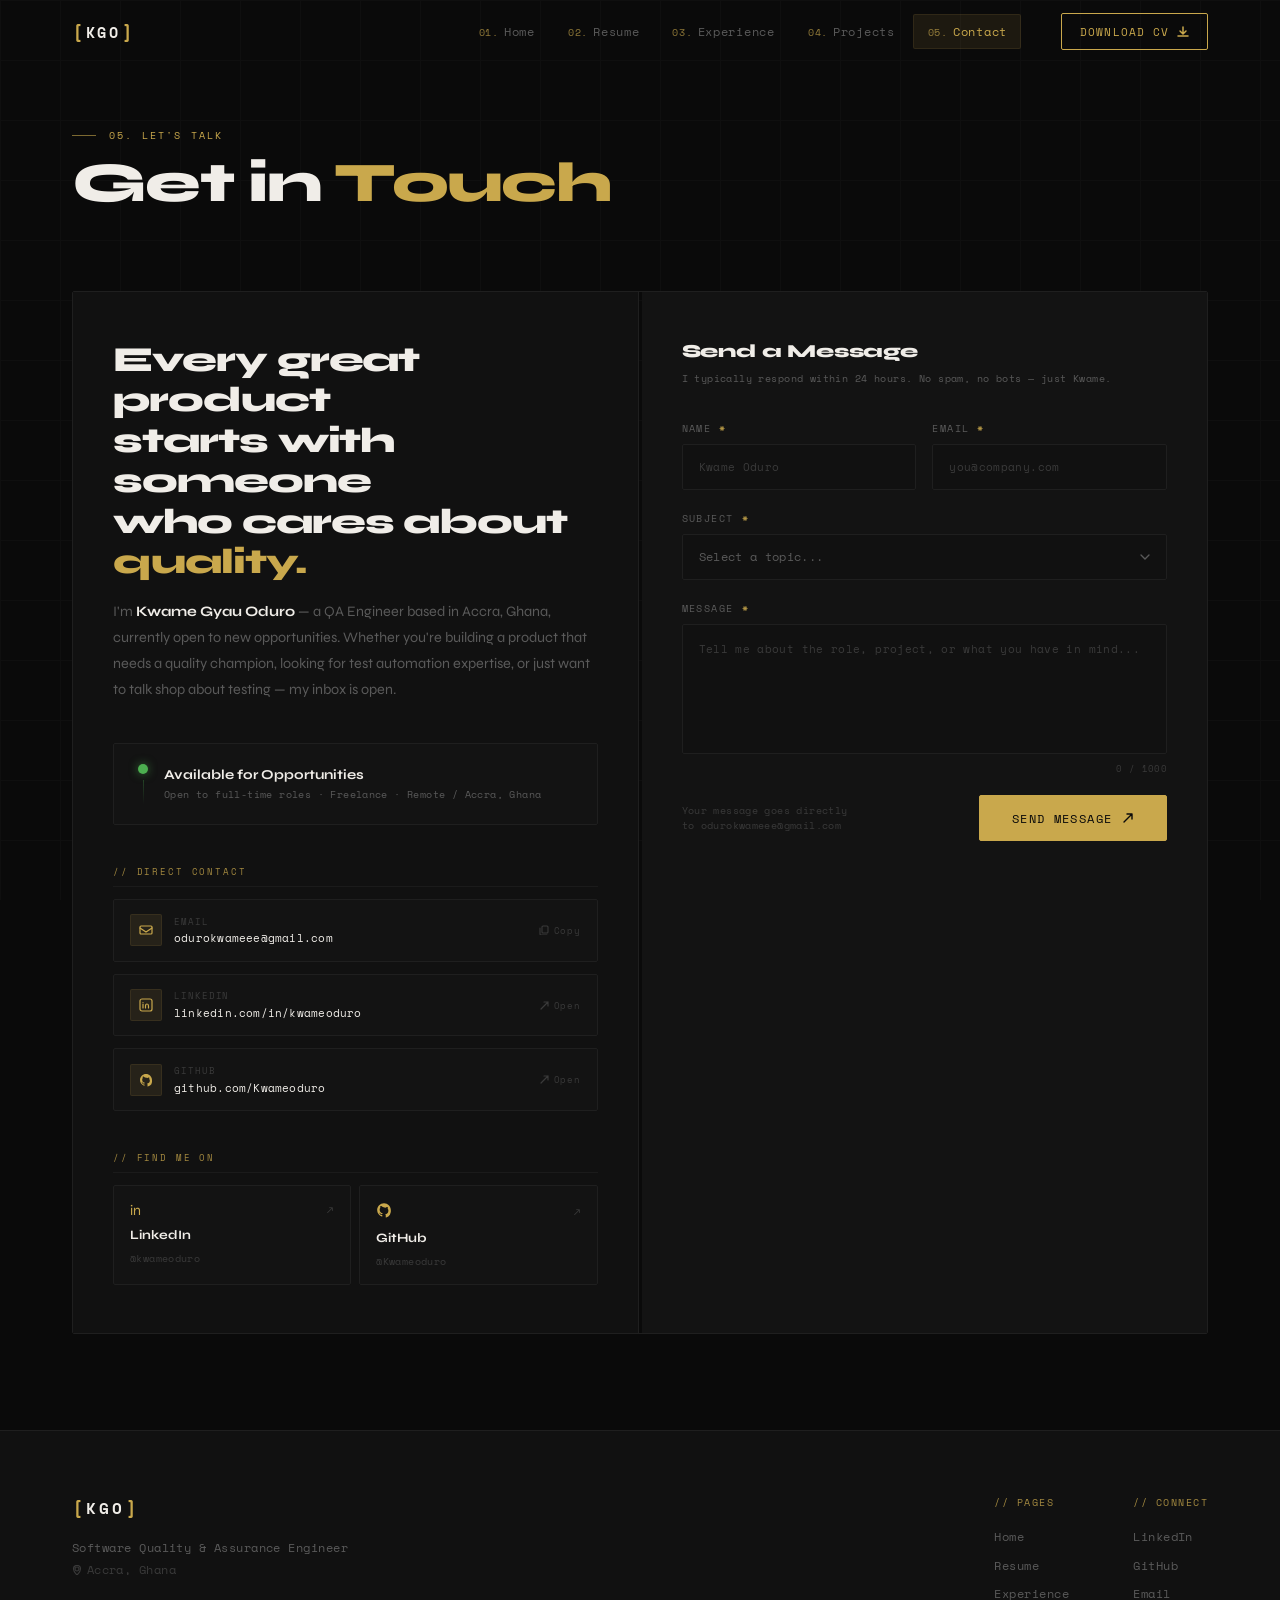
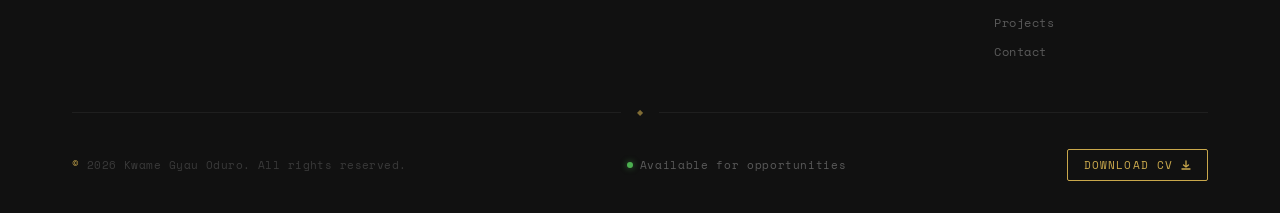
==== contact.html @ 54308e16 "chore: add error page structure" ====
<!DOCTYPE html>
<html lang="en">
<head>
  <meta charset="UTF-8"/>
  <meta name="viewport" content="width=device-width, initial-scale=1.0"/>
  <meta name="description" content="Contact — Kwame Gyau Oduro, Software Quality & Assurance Engineer"/>
  <title>Contact — Kwame Gyau Oduro</title>

  <link rel="preconnect" href="https://fonts.googleapis.com"/>
  <link rel="preconnect" href="https://fonts.gstatic.com" crossorigin/>
  <link href="https://fonts.googleapis.com/css2?family=Space+Mono:ital,wght@0,400;0,700;1,400&family=Syne:wght@400;600;700;800&display=swap" rel="stylesheet"/>

  <style>
    :root {
      --bg:#0a0a0a; --bg-surface:#111111; --bg-card:#131313;
      --border:#1f1f1f; --border-hover:#2e2e2e;
      --text-primary:#f0ede8; --text-muted:#5a5a5a; --text-dim:#3a3a3a;
      --accent:#c9a84c; --accent-dim:rgba(201,168,76,0.10); --accent-glow:rgba(201,168,76,0.22);
      --green:#4caf50; --green-dim:rgba(76,175,80,0.12);
      --red:#e05555;
      --font-mono:'Space Mono',monospace; --font-sans:'Syne',sans-serif;
      --nav-h:64px; --ease:cubic-bezier(0.4,0,0.2,1);
    }
    *,*::before,*::after{box-sizing:border-box;margin:0;padding:0;}
    html{scroll-behavior:smooth;}
    body{background:var(--bg);color:var(--text-primary);font-family:var(--font-sans);-webkit-font-smoothing:antialiased;overflow-x:hidden;min-height:100vh;display:flex;flex-direction:column;}

    .grid-overlay{position:fixed;inset:0;z-index:0;pointer-events:none;background-image:linear-gradient(var(--border) 1px,transparent 1px),linear-gradient(90deg,var(--border) 1px,transparent 1px);background-size:60px 60px;opacity:0.3;}

    /* NAVBAR */
    .navbar{position:fixed;top:0;left:0;right:0;height:var(--nav-h);z-index:1000;background:transparent;border-bottom:1px solid transparent;transition:background .3s var(--ease),border-color .3s var(--ease);}
    .navbar.scrolled{background:rgba(10,10,10,0.92);border-bottom-color:var(--border);backdrop-filter:blur(12px);}
    .nav-container{max-width:1200px;margin:0 auto;padding:0 2rem;height:100%;display:flex;align-items:center;gap:2.5rem;}
    .nav-logo{font-family:var(--font-mono);font-size:.95rem;font-weight:700;letter-spacing:.08em;text-decoration:none;color:var(--text-primary);display:flex;align-items:center;gap:.1em;transition:color .25s;flex-shrink:0;}
    .nav-logo:hover{color:var(--accent);}
    .logo-bracket{color:var(--accent);font-size:1.1rem;}
    .logo-name{letter-spacing:.18em;}
    .nav-links{display:flex;list-style:none;gap:.25rem;margin-left:auto;}
    .nav-link{font-family:var(--font-mono);font-size:.72rem;letter-spacing:.06em;text-decoration:none;color:var(--text-muted);padding:.5rem .85rem;border:1px solid transparent;border-radius:2px;display:flex;align-items:center;gap:.45em;transition:color .25s,border-color .25s,background .25s;}
    .link-num{color:var(--accent);font-size:.65rem;opacity:.7;}
    .nav-link:hover{color:var(--text-primary);border-color:var(--border-hover);background:var(--bg-surface);}
    .nav-link.active{color:var(--accent);border-color:var(--accent-dim);background:var(--accent-dim);}
    .nav-cta{font-family:var(--font-mono);font-size:.7rem;letter-spacing:.1em;text-transform:uppercase;text-decoration:none;color:var(--accent);border:1px solid var(--accent);padding:.55rem 1.1rem;border-radius:2px;display:flex;align-items:center;gap:.5rem;flex-shrink:0;transition:background .25s,color .25s,box-shadow .25s;}
    .nav-cta:hover{background:var(--accent);color:var(--bg);box-shadow:0 0 18px var(--accent-glow);}
    .nav-hamburger{display:none;flex-direction:column;justify-content:center;gap:5px;background:none;border:none;cursor:pointer;padding:.5rem;margin-left:auto;}
    .ham-line{display:block;width:22px;height:1.5px;background:var(--text-primary);transition:transform .25s,opacity .25s,width .25s;transform-origin:center;}
    .nav-hamburger.open .ham-line:nth-child(1){transform:translateY(6.5px) rotate(45deg);}
    .nav-hamburger.open .ham-line:nth-child(2){opacity:0;width:0;}
    .nav-hamburger.open .ham-line:nth-child(3){transform:translateY(-6.5px) rotate(-45deg);}
    .nav-mobile{display:none;flex-direction:column;background:var(--bg-surface);border-top:1px solid var(--border);border-bottom:1px solid var(--border);padding:1.5rem 2rem 2rem;max-height:0;overflow:hidden;transition:max-height .4s var(--ease);}
    .nav-mobile.open{max-height:400px;}
    .mobile-links{list-style:none;display:flex;flex-direction:column;}
    .mobile-link{font-family:var(--font-mono);font-size:.85rem;letter-spacing:.06em;text-decoration:none;color:var(--text-muted);padding:1rem 0;border-bottom:1px solid var(--border);display:flex;align-items:center;gap:.75em;transition:color .25s;}
    .mobile-link:hover{color:var(--accent);}
    .mobile-cta{margin-top:1.5rem;justify-content:center;}
    @media(max-width:860px){.nav-links{display:none;}.nav-cta:not(.mobile-cta){display:none;}.nav-hamburger{display:flex;}.nav-mobile{display:flex;}}

    /* PAGE */
    .page-wrap{position:relative;z-index:1;flex:1;max-width:1200px;margin:0 auto;width:100%;padding:calc(var(--nav-h) + 4rem) 2rem 6rem;}

    /* PAGE HEADER */
    .page-header{margin-bottom:5rem;opacity:0;animation:fadeUp .6s var(--ease) .1s forwards;}
    .page-tag{font-family:var(--font-mono);font-size:.62rem;letter-spacing:.22em;color:var(--accent);text-transform:uppercase;display:flex;align-items:center;gap:.8rem;margin-bottom:.75rem;}
    .page-tag::before{content:'';display:block;width:24px;height:1px;background:var(--accent);opacity:.6;}
    .page-title{font-family:var(--font-sans);font-size:clamp(2rem,5vw,3.5rem);font-weight:800;letter-spacing:-.03em;line-height:1;color:var(--text-primary);}
    .page-title span{color:var(--accent);}

    /* MAIN GRID */
    .contact-grid{
      display:grid;
      grid-template-columns:1fr 1fr;
      gap:3px;
      border:1px solid var(--border);
      border-radius:2px;
      overflow:hidden;
      opacity:0;
      animation:fadeUp .7s var(--ease) .2s forwards;
    }

    /* ── LEFT PANEL ── */
    .contact-left{
      background:var(--bg-surface);
      border-right:1px solid var(--border);
      padding:3rem 2.5rem;
      display:flex;
      flex-direction:column;
      gap:2.5rem;
    }

    /* closing statement */
    .closing-statement{display:flex;flex-direction:column;gap:1rem;}
    .closing-heading{
      font-family:var(--font-sans);
      font-size:clamp(1.5rem,3vw,2.2rem);
      font-weight:800;
      letter-spacing:-.03em;
      line-height:1.15;
      color:var(--text-primary);
    }
    .closing-heading em{color:var(--accent);font-style:normal;}
    .closing-body{
      font-family:var(--font-sans);
      font-size:.9rem;
      color:var(--text-muted);
      line-height:1.8;
    }
    .closing-body strong{color:var(--text-primary);}

    /* availability card */
    .avail-card{
      background:var(--bg-card);
      border:1px solid var(--border);
      border-radius:2px;
      padding:1.25rem 1.5rem;
      display:flex;
      align-items:center;
      gap:1rem;
    }
    .avail-indicator{
      display:flex;flex-direction:column;align-items:center;gap:.4rem;flex-shrink:0;
    }
    .avail-dot{
      width:10px;height:10px;border-radius:50%;
      background:var(--green);
      box-shadow:0 0 10px rgba(76,175,80,.6);
      animation:pulse-green 2.5s ease-in-out infinite;
    }
    @keyframes pulse-green{0%,100%{box-shadow:0 0 10px rgba(76,175,80,.6);}50%{box-shadow:0 0 3px rgba(76,175,80,.2);}}
    .avail-line{width:1px;height:24px;background:linear-gradient(to bottom,var(--green),transparent);opacity:.3;}
    .avail-text{display:flex;flex-direction:column;gap:.25rem;}
    .avail-title{font-family:var(--font-sans);font-size:.85rem;font-weight:700;color:var(--text-primary);}
    .avail-sub{font-family:var(--font-mono);font-size:.62rem;color:var(--text-muted);letter-spacing:.04em;}

    /* direct contact items */
    .direct-contacts{display:flex;flex-direction:column;gap:.75rem;}
    .direct-label{font-family:var(--font-mono);font-size:.58rem;letter-spacing:.2em;color:var(--accent);text-transform:uppercase;opacity:.8;padding-bottom:.5rem;border-bottom:1px solid var(--border);}

    .contact-item{
      display:flex;align-items:center;justify-content:space-between;
      background:var(--bg-card);
      border:1px solid var(--border);
      border-radius:2px;
      padding:.9rem 1rem;
      gap:1rem;
      transition:border-color .25s,background .25s;
      text-decoration:none;
      cursor:pointer;
    }
    .contact-item:hover{border-color:var(--border-hover);background:var(--bg-surface);}
    .contact-item-left{display:flex;align-items:center;gap:.75rem;}
    .contact-item-icon{
      width:32px;height:32px;border-radius:2px;
      background:var(--accent-dim);
      border:1px solid var(--accent-dim);
      display:flex;align-items:center;justify-content:center;
      color:var(--accent);flex-shrink:0;
    }
    .contact-item-info{display:flex;flex-direction:column;gap:.15rem;}
    .contact-item-label{font-family:var(--font-mono);font-size:.58rem;color:var(--text-dim);letter-spacing:.1em;text-transform:uppercase;}
    .contact-item-value{font-family:var(--font-mono);font-size:.68rem;color:var(--text-primary);letter-spacing:.02em;}
    .contact-item-action{
      font-family:var(--font-mono);font-size:.58rem;color:var(--text-dim);
      letter-spacing:.08em;display:flex;align-items:center;gap:.3rem;
      transition:color .2s;flex-shrink:0;
    }
    .contact-item:hover .contact-item-action{color:var(--accent);}

    /* copy feedback */
    .copy-feedback{
      font-family:var(--font-mono);font-size:.6rem;color:var(--green);
      letter-spacing:.08em;opacity:0;transition:opacity .2s;
      flex-shrink:0;
    }
    .copy-feedback.show{opacity:1;}

    /* social cards */
    .social-section{display:flex;flex-direction:column;gap:.75rem;}
    .social-label{font-family:var(--font-mono);font-size:.58rem;letter-spacing:.2em;color:var(--accent);text-transform:uppercase;opacity:.8;padding-bottom:.5rem;border-bottom:1px solid var(--border);}
    .social-grid{display:grid;grid-template-columns:1fr 1fr;gap:.5rem;}
    .social-card{
      background:var(--bg-card);
      border:1px solid var(--border);
      border-radius:2px;
      padding:1rem;
      text-decoration:none;
      display:flex;flex-direction:column;gap:.5rem;
      transition:border-color .25s,background .25s,transform .2s;
    }
    .social-card:hover{border-color:var(--accent-dim);background:var(--bg-surface);transform:translateY(-2px);}
    .social-card-top{display:flex;align-items:center;justify-content:space-between;}
    .social-card-icon{color:var(--accent);font-size:.9rem;}
    .social-card-arrow{color:var(--text-dim);font-size:.65rem;transition:color .2s,transform .2s;}
    .social-card:hover .social-card-arrow{color:var(--accent);transform:translate(2px,-2px);}
    .social-card-name{font-family:var(--font-sans);font-size:.8rem;font-weight:700;color:var(--text-primary);}
    .social-card-handle{font-family:var(--font-mono);font-size:.6rem;color:var(--text-dim);letter-spacing:.04em;}

    /* ── RIGHT PANEL — FORM ── */
    .contact-right{
      background:var(--bg-card);
      padding:3rem 2.5rem;
      display:flex;
      flex-direction:column;
      gap:2rem;
    }

    .form-header{display:flex;flex-direction:column;gap:.5rem;}
    .form-title{font-family:var(--font-sans);font-size:1.15rem;font-weight:800;color:var(--text-primary);letter-spacing:-.01em;}
    .form-subtitle{font-family:var(--font-mono);font-size:.65rem;color:var(--text-muted);letter-spacing:.04em;line-height:1.7;}

    /* form fields */
    .contact-form{display:flex;flex-direction:column;gap:1.25rem;}

    .field-group{display:flex;flex-direction:column;gap:.5rem;position:relative;}
    .field-label{
      font-family:var(--font-mono);font-size:.6rem;letter-spacing:.15em;
      color:var(--text-muted);text-transform:uppercase;
      display:flex;align-items:center;gap:.5rem;
    }
    .field-label .field-req{color:var(--accent);font-size:.65rem;}

    .field-input,
    .field-textarea{
      width:100%;
      background:var(--bg-surface);
      border:1px solid var(--border);
      border-radius:2px;
      color:var(--text-primary);
      font-family:var(--font-mono);
      font-size:.75rem;
      letter-spacing:.03em;
      padding:.85rem 1rem;
      outline:none;
      transition:border-color .25s var(--ease), box-shadow .25s var(--ease), background .25s;
      resize:none;
    }
    .field-input::placeholder,
    .field-textarea::placeholder{color:var(--text-dim);font-size:.7rem;}
    .field-input:focus,
    .field-textarea:focus{
      border-color:var(--accent);
      box-shadow:0 0 0 3px var(--accent-dim);
      background:var(--bg-card);
    }
    .field-input.error,
    .field-textarea.error{border-color:var(--red);}
    .field-textarea{min-height:130px;line-height:1.7;}

    /* field row */
    .field-row{display:grid;grid-template-columns:1fr 1fr;gap:1rem;}

    /* subject select */
    .field-select{
      width:100%;
      background:var(--bg-surface);
      border:1px solid var(--border);
      border-radius:2px;
      color:var(--text-muted);
      font-family:var(--font-mono);
      font-size:.72rem;
      letter-spacing:.03em;
      padding:.85rem 1rem;
      outline:none;
      appearance:none;
      cursor:pointer;
      transition:border-color .25s,box-shadow .25s;
      background-image:url("data:image/svg+xml,%3Csvg width='10' height='6' viewBox='0 0 10 6' fill='none' xmlns='http://www.w3.org/2000/svg'%3E%3Cpath d='M1 1l4 4 4-4' stroke='%235a5a5a' stroke-width='1.3' stroke-linecap='round'/%3E%3C/svg%3E");
      background-repeat:no-repeat;
      background-position:right 1rem center;
      padding-right:2.5rem;
    }
    .field-select:focus{border-color:var(--accent);box-shadow:0 0 0 3px var(--accent-dim);color:var(--text-primary);}
    .field-select option{background:var(--bg-surface);color:var(--text-primary);}

    /* error text */
    .field-error{font-family:var(--font-mono);font-size:.58rem;color:var(--red);letter-spacing:.06em;display:none;}
    .field-group.has-error .field-error{display:block;}

    /* character count */
    .field-meta{display:flex;justify-content:flex-end;}
    .char-count{font-family:var(--font-mono);font-size:.58rem;color:var(--text-dim);letter-spacing:.04em;transition:color .2s;}
    .char-count.warn{color:var(--accent);}

    /* submit */
    .form-submit-row{display:flex;align-items:center;justify-content:space-between;gap:1rem;flex-wrap:wrap;}
    .form-note{font-family:var(--font-mono);font-size:.6rem;color:var(--text-dim);letter-spacing:.04em;line-height:1.6;}

    .btn-submit{
      font-family:var(--font-mono);font-size:.72rem;letter-spacing:.12em;text-transform:uppercase;
      color:var(--bg);background:var(--accent);border:1px solid var(--accent);
      padding:.85rem 2rem;border-radius:2px;
      display:inline-flex;align-items:center;gap:.6rem;
      cursor:pointer;transition:box-shadow .25s,transform .2s,opacity .25s;
      flex-shrink:0;
    }
    .btn-submit:hover{box-shadow:0 0 24px var(--accent-glow);transform:translateY(-1px);}
    .btn-submit:disabled{opacity:.5;cursor:not-allowed;transform:none;box-shadow:none;}

    /* success state */
    .form-success{
      display:none;flex-direction:column;align-items:center;justify-content:center;
      gap:1.5rem;text-align:center;padding:3rem 2rem;
      border:1px solid var(--border);border-radius:2px;background:var(--bg-surface);
    }
    .form-success.show{display:flex;}
    .success-icon{font-size:2rem;}
    .success-title{font-family:var(--font-sans);font-size:1.2rem;font-weight:800;color:var(--text-primary);}
    .success-sub{font-family:var(--font-mono);font-size:.68rem;color:var(--text-muted);letter-spacing:.04em;line-height:1.8;}
    .success-reset{font-family:var(--font-mono);font-size:.65rem;color:var(--accent);letter-spacing:.08em;background:none;border:none;cursor:pointer;text-decoration:underline;text-underline-offset:3px;}

    /* ── FOOTER ── */
    .footer{position:relative;z-index:1;background:var(--bg-surface);border-top:1px solid var(--border);padding:4rem 0 2rem;margin-top:auto;}
    .footer-container{max-width:1200px;margin:0 auto;padding:0 2rem;}
    .footer-top{display:grid;grid-template-columns:1fr auto;gap:4rem;align-items:start;margin-bottom:3rem;}
    .footer-identity{display:flex;flex-direction:column;gap:1rem;}
    .footer-logo{font-family:var(--font-mono);font-size:1rem;font-weight:700;letter-spacing:.1em;text-decoration:none;color:var(--text-primary);display:inline-flex;align-items:center;gap:.1em;transition:color .25s;}
    .footer-logo:hover{color:var(--accent);}
    .footer-tagline{font-family:var(--font-mono);font-size:.72rem;color:var(--text-muted);line-height:1.9;letter-spacing:.04em;}
    .footer-location{display:inline-flex;align-items:center;gap:.4em;color:var(--text-dim);}
    .footer-nav{display:flex;gap:4rem;}
    .footer-nav-col{display:flex;flex-direction:column;gap:1rem;}
    .footer-nav-label{font-family:var(--font-mono);font-size:.62rem;letter-spacing:.15em;color:var(--accent);text-transform:uppercase;opacity:.8;}
    .footer-nav-col ul{list-style:none;display:flex;flex-direction:column;gap:.6rem;}
    .footer-nav-col a{font-family:var(--font-mono);font-size:.75rem;letter-spacing:.04em;color:var(--text-muted);text-decoration:none;display:inline-flex;align-items:center;gap:.4em;transition:color .25s;}
    .footer-nav-col a:hover{color:var(--accent);}
    .footer-divider{display:flex;align-items:center;gap:1rem;margin-bottom:2rem;}
    .divider-line{flex:1;height:1px;background:var(--border);}
    .divider-icon{color:var(--accent);font-size:.5rem;opacity:.6;}
    .footer-bottom{display:flex;align-items:center;justify-content:space-between;gap:1.5rem;flex-wrap:wrap;}
    .footer-copy{font-family:var(--font-mono);font-size:.68rem;color:var(--text-dim);letter-spacing:.04em;}
    .copy-mono{color:var(--accent);}
    .footer-status{font-family:var(--font-mono);font-size:.68rem;color:var(--text-muted);letter-spacing:.06em;display:flex;align-items:center;gap:.6em;}
    .status-dot{width:6px;height:6px;border-radius:50%;background:var(--green);box-shadow:0 0 6px rgba(76,175,80,.6);animation:pulse-dot 2.5s ease-in-out infinite;flex-shrink:0;}
    @keyframes pulse-dot{0%,100%{opacity:1;box-shadow:0 0 6px rgba(76,175,80,.6);}50%{opacity:.5;box-shadow:0 0 2px rgba(76,175,80,.2);}}
    .footer-cv{font-family:var(--font-mono);font-size:.68rem;letter-spacing:.1em;text-transform:uppercase;text-decoration:none;color:var(--accent);border:1px solid currentColor;padding:.45rem 1rem;border-radius:2px;display:inline-flex;align-items:center;gap:.5rem;transition:background .25s,color .25s,box-shadow .25s;}
    .footer-cv:hover{background:var(--accent);color:var(--bg);box-shadow:0 0 14px var(--accent-glow);}

    @keyframes fadeUp{from{opacity:0;transform:translateY(16px);}to{opacity:1;transform:translateY(0);}}

    @media(max-width:860px){
      .contact-grid{grid-template-columns:1fr;}
      .contact-left{border-right:none;border-bottom:1px solid var(--border);}
      .footer-top{grid-template-columns:1fr;gap:2.5rem;}
      .footer-nav{gap:2.5rem;}
      .footer-bottom{flex-direction:column;align-items:flex-start;gap:1rem;}
    }
    @media(max-width:560px){
      .contact-left,.contact-right{padding:2rem 1.25rem;}
      .field-row{grid-template-columns:1fr;}
      .social-grid{grid-template-columns:1fr;}
      .footer-nav{flex-direction:column;gap:2rem;}
    }
  </style>
</head>
<body>

<div class="grid-overlay" aria-hidden="true"></div>

<!-- NAVBAR -->
<nav class="navbar" id="navbar">
  <div class="nav-container">
    <a href="index.html" class="nav-logo"><span class="logo-bracket">[</span><span class="logo-name">KGO</span><span class="logo-bracket">]</span></a>
    <ul class="nav-links">
      <li><a href="index.html"      class="nav-link"><span class="link-num">01.</span>Home</a></li>
      <li><a href="resume.html"     class="nav-link"><span class="link-num">02.</span>Resume</a></li>
      <li><a href="experience.html" class="nav-link"><span class="link-num">03.</span>Experience</a></li>
      <li><a href="projects.html"   class="nav-link"><span class="link-num">04.</span>Projects</a></li>
      <li><a href="contact.html"    class="nav-link active"><span class="link-num">05.</span>Contact</a></li>
    </ul>
    <a href="assets/files/Kwame_Gyau_Oduro_Resume.pdf" class="nav-cta" download target="_blank">
      <span>Download CV</span>
      <svg width="12" height="12" viewBox="0 0 12 12" fill="none"><path d="M6 1v7M3 5l3 3 3-3M1 10h10" stroke="currentColor" stroke-width="1.5" stroke-linecap="round"/></svg>
    </a>
    <button class="nav-hamburger" id="navHamburger" aria-label="Toggle menu">
      <span class="ham-line"></span><span class="ham-line"></span><span class="ham-line"></span>
    </button>
  </div>
  <div class="nav-mobile" id="navMobile">
    <ul class="mobile-links">
      <li><a href="index.html"      class="mobile-link"><span class="link-num">01.</span>Home</a></li>
      <li><a href="resume.html"     class="mobile-link"><span class="link-num">02.</span>Resume</a></li>
      <li><a href="experience.html" class="mobile-link"><span class="link-num">03.</span>Experience</a></li>
      <li><a href="projects.html"   class="mobile-link"><span class="link-num">04.</span>Projects</a></li>
      <li><a href="contact.html"    class="mobile-link"><span class="link-num">05.</span>Contact</a></li>
    </ul>
    <a href="assets/files/Kwame_Gyau_Oduro_Resume.pdf" class="nav-cta mobile-cta" download target="_blank">Download CV</a>
  </div>
</nav>

<!-- PAGE -->
<div class="page-wrap">

  <div class="page-header">
    <p class="page-tag">05. Let's Talk</p>
    <h1 class="page-title">Get in <span>Touch</span></h1>
  </div>

  <div class="contact-grid">

    <!-- ══ LEFT ══ -->
    <div class="contact-left">

      <div class="closing-statement">
        <h2 class="closing-heading">
          Every great product<br>starts with someone<br>who cares about <em>quality.</em>
        </h2>
        <p class="closing-body">
          I'm <strong>Kwame Gyau Oduro</strong> — a QA Engineer based in Accra, Ghana, currently open to new opportunities. Whether you're building a product that needs a quality champion, looking for test automation expertise, or just want to talk shop about testing — my inbox is open.
        </p>
      </div>

      <!-- Availability -->
      <div class="avail-card">
        <div class="avail-indicator">
          <div class="avail-dot"></div>
          <div class="avail-line"></div>
        </div>
        <div class="avail-text">
          <div class="avail-title">Available for Opportunities</div>
          <div class="avail-sub">Open to full-time roles · Freelance · Remote / Accra, Ghana</div>
        </div>
      </div>

      <!-- Direct Contacts -->
      <div class="direct-contacts">
        <p class="direct-label">// Direct Contact</p>

        <!-- Email (copy to clipboard) -->
        <div class="contact-item" onclick="copyEmail()" role="button" tabindex="0" aria-label="Copy email address">
          <div class="contact-item-left">
            <div class="contact-item-icon">
              <svg width="14" height="14" viewBox="0 0 14 14" fill="none"><rect x="1" y="3" width="12" height="8" rx="1" stroke="currentColor" stroke-width="1.2"/><path d="M1 5l6 4 6-4" stroke="currentColor" stroke-width="1.2" stroke-linecap="round"/></svg>
            </div>
            <div class="contact-item-info">
              <span class="contact-item-label">Email</span>
              <span class="contact-item-value">odurokwameee@gmail.com</span>
            </div>
          </div>
          <div style="display:flex;align-items:center;gap:.6rem;">
            <span class="copy-feedback" id="copyFeedback">Copied!</span>
            <span class="contact-item-action">
              <svg width="10" height="10" viewBox="0 0 10 10" fill="none"><rect x="3" y="1" width="6" height="7" rx="1" stroke="currentColor" stroke-width="1.1"/><path d="M1 3v6a1 1 0 001 1h6" stroke="currentColor" stroke-width="1.1" stroke-linecap="round"/></svg>
              Copy
            </span>
          </div>
        </div>

        <!-- LinkedIn -->
        <a class="contact-item" href="https://www.linkedin.com/in/kwameoduro/" target="_blank" rel="noopener">
          <div class="contact-item-left">
            <div class="contact-item-icon">
              <svg width="14" height="14" viewBox="0 0 14 14" fill="none"><rect x="1" y="1" width="12" height="12" rx="2" stroke="currentColor" stroke-width="1.2"/><path d="M4 6v4M4 4.5v.01M6.5 10V8c0-1 .5-2 1.5-2s1.5 1 1.5 2v2" stroke="currentColor" stroke-width="1.2" stroke-linecap="round"/></svg>
            </div>
            <div class="contact-item-info">
              <span class="contact-item-label">LinkedIn</span>
              <span class="contact-item-value">linkedin.com/in/kwameoduro</span>
            </div>
          </div>
          <span class="contact-item-action">
            <svg width="9" height="9" viewBox="0 0 9 9" fill="none"><path d="M1 8L8 1M8 1H4M8 1v4" stroke="currentColor" stroke-width="1.2" stroke-linecap="round"/></svg>
            Open
          </span>
        </a>

        <!-- GitHub -->
        <a class="contact-item" href="https://github.com/Kwameoduro" target="_blank" rel="noopener">
          <div class="contact-item-left">
            <div class="contact-item-icon">
              <svg width="14" height="14" viewBox="0 0 14 14" fill="none"><path d="M7 1C3.69 1 1 3.69 1 7c0 2.65 1.72 4.9 4.1 5.69.3.06.41-.13.41-.29v-1.02c-1.67.36-2.02-.8-2.02-.8-.27-.69-.67-.87-.67-.87-.55-.37.04-.37.04-.37.6.04.92.62.92.62.54.92 1.41.65 1.76.5.05-.39.21-.65.38-.8-1.33-.15-2.73-.67-2.73-2.96 0-.65.23-1.18.62-1.6-.06-.15-.27-.76.06-1.58 0 0 .51-.16 1.66.62A5.8 5.8 0 017 4.8c.51 0 1.03.07 1.51.21 1.15-.78 1.66-.62 1.66-.62.33.82.12 1.43.06 1.58.39.42.62.95.62 1.6 0 2.3-1.4 2.8-2.74 2.95.22.19.41.56.41 1.13v1.67c0 .16.11.35.41.29A6.002 6.002 0 0013 7c0-3.31-2.69-6-6-6z" fill="currentColor"/></svg>
            </div>
            <div class="contact-item-info">
              <span class="contact-item-label">GitHub</span>
              <span class="contact-item-value">github.com/Kwameoduro</span>
            </div>
          </div>
          <span class="contact-item-action">
            <svg width="9" height="9" viewBox="0 0 9 9" fill="none"><path d="M1 8L8 1M8 1H4M8 1v4" stroke="currentColor" stroke-width="1.2" stroke-linecap="round"/></svg>
            Open
          </span>
        </a>

      </div>

      <!-- Social Cards -->
      <div class="social-section">
        <p class="social-label">// Find Me On</p>
        <div class="social-grid">
          <a class="social-card" href="https://www.linkedin.com/in/kwameoduro/" target="_blank" rel="noopener">
            <div class="social-card-top">
              <span class="social-card-icon">in</span>
              <span class="social-card-arrow">↗</span>
            </div>
            <div class="social-card-name">LinkedIn</div>
            <div class="social-card-handle">@kwameoduro</div>
          </a>
          <a class="social-card" href="https://github.com/Kwameoduro" target="_blank" rel="noopener">
            <div class="social-card-top">
              <span class="social-card-icon">
                <svg width="16" height="16" viewBox="0 0 14 14" fill="none"><path d="M7 1C3.69 1 1 3.69 1 7c0 2.65 1.72 4.9 4.1 5.69.3.06.41-.13.41-.29v-1.02c-1.67.36-2.02-.8-2.02-.8-.27-.69-.67-.87-.67-.87-.55-.37.04-.37.04-.37.6.04.92.62.92.62.54.92 1.41.65 1.76.5.05-.39.21-.65.38-.8-1.33-.15-2.73-.67-2.73-2.96 0-.65.23-1.18.62-1.6-.06-.15-.27-.76.06-1.58 0 0 .51-.16 1.66.62A5.8 5.8 0 017 4.8c.51 0 1.03.07 1.51.21 1.15-.78 1.66-.62 1.66-.62.33.82.12 1.43.06 1.58.39.42.62.95.62 1.6 0 2.3-1.4 2.8-2.74 2.95.22.19.41.56.41 1.13v1.67c0 .16.11.35.41.29A6.002 6.002 0 0013 7c0-3.31-2.69-6-6-6z" fill="currentColor"/></svg>
              </span>
              <span class="social-card-arrow">↗</span>
            </div>
            <div class="social-card-name">GitHub</div>
            <div class="social-card-handle">@Kwameoduro</div>
          </a>
        </div>
      </div>

    </div>

    <!-- ══ RIGHT — FORM ══ -->
    <div class="contact-right">

      <div class="form-header">
        <div class="form-title">Send a Message</div>
        <div class="form-subtitle">I typically respond within 24 hours. No spam, no bots — just Kwame.</div>
      </div>

      <!-- Success state -->
      <div class="form-success" id="formSuccess">
        <div class="success-icon">✓</div>
        <div class="success-title">Message Sent</div>
        <div class="success-sub">Thanks for reaching out. I'll get back to you<br>at odurokwameee@gmail.com within 24 hours.</div>
        <button class="success-reset" onclick="resetForm()">Send another message</button>
      </div>

      <!-- Form -->
      <form class="contact-form" id="contactForm" novalidate>

        <div class="field-row">
          <div class="field-group" id="group-name">
            <label class="field-label" for="name">Name <span class="field-req">*</span></label>
            <input class="field-input" id="name" type="text" placeholder="Kwame Oduro" autocomplete="name"/>
            <span class="field-error">Please enter your name.</span>
          </div>
          <div class="field-group" id="group-email">
            <label class="field-label" for="email">Email <span class="field-req">*</span></label>
            <input class="field-input" id="email" type="email" placeholder="you@company.com" autocomplete="email"/>
            <span class="field-error">Please enter a valid email.</span>
          </div>
        </div>

        <div class="field-group" id="group-subject">
          <label class="field-label" for="subject">Subject <span class="field-req">*</span></label>
          <select class="field-select" id="subject">
            <option value="" disabled selected>Select a topic...</option>
            <option value="job">Job Opportunity</option>
            <option value="freelance">Freelance / Contract</option>
            <option value="collab">Collaboration</option>
            <option value="qa">QA Consultation</option>
            <option value="other">Other</option>
          </select>
          <span class="field-error">Please select a subject.</span>
        </div>

        <div class="field-group" id="group-message">
          <label class="field-label" for="message">Message <span class="field-req">*</span></label>
          <textarea class="field-textarea" id="message" placeholder="Tell me about the role, project, or what you have in mind..." maxlength="1000"></textarea>
          <div class="field-meta">
            <span class="char-count" id="charCount">0 / 1000</span>
          </div>
          <span class="field-error">Please enter a message (min. 20 characters).</span>
        </div>

        <div class="form-submit-row">
          <p class="form-note">
            Your message goes directly<br>to odurokwameee@gmail.com
          </p>
          <button type="submit" class="btn-submit" id="submitBtn">
            Send Message
            <svg width="12" height="12" viewBox="0 0 12 12" fill="none"><path d="M2 10L10 2M10 2H5M10 2v5" stroke="currentColor" stroke-width="1.4" stroke-linecap="round"/></svg>
          </button>
        </div>

      </form>
    </div>

  </div>
</div>

<!-- FOOTER -->
<footer class="footer">
  <div class="footer-container">
    <div class="footer-top">
      <div class="footer-identity">
        <a href="index.html" class="footer-logo"><span class="logo-bracket">[</span><span class="logo-name">KGO</span><span class="logo-bracket">]</span></a>
        <p class="footer-tagline">Software Quality &amp; Assurance Engineer<br>
          <span class="footer-location">
            <svg width="10" height="10" viewBox="0 0 10 10" fill="none"><circle cx="5" cy="4" r="2" stroke="currentColor" stroke-width="1.2"/><path d="M5 10C5 10 1.5 6.5 1.5 4a3.5 3.5 0 017 0C8.5 6.5 5 10 5 10z" stroke="currentColor" stroke-width="1.2" fill="none"/></svg>
            Accra, Ghana
          </span>
        </p>
      </div>
      <div class="footer-nav">
        <div class="footer-nav-col">
          <p class="footer-nav-label">// pages</p>
          <ul>
            <li><a href="index.html">Home</a></li>
            <li><a href="resume.html">Resume</a></li>
            <li><a href="experience.html">Experience</a></li>
            <li><a href="projects.html">Projects</a></li>
            <li><a href="contact.html">Contact</a></li>
          </ul>
        </div>
        <div class="footer-nav-col">
          <p class="footer-nav-label">// connect</p>
          <ul>
            <li><a href="https://www.linkedin.com/in/kwameoduro/" target="_blank">LinkedIn</a></li>
            <li><a href="https://github.com/Kwameoduro" target="_blank">GitHub</a></li>
            <li><a href="mailto:odurokwameee@gmail.com">Email</a></li>
          </ul>
        </div>
      </div>
    </div>
    <div class="footer-divider"><span class="divider-line"></span><span class="divider-icon">◆</span><span class="divider-line"></span></div>
    <div class="footer-bottom">
      <p class="footer-copy"><span class="copy-mono">©</span> <span id="footer-year"></span> Kwame Gyau Oduro. All rights reserved.</p>
      <p class="footer-status"><span class="status-dot"></span> Available for opportunities</p>
      <a href="assets/files/Kwame_Gyau_Oduro_Resume.pdf" class="footer-cv" download target="_blank">
        Download CV
        <svg width="10" height="10" viewBox="0 0 10 10" fill="none"><path d="M5 1v6M2.5 5l2.5 2 2.5-2M1 9h8" stroke="currentColor" stroke-width="1.3" stroke-linecap="round"/></svg>
      </a>
    </div>
  </div>
</footer>

<script>
  // Navbar
  const navbar = document.getElementById('navbar');
  window.addEventListener('scroll', () => navbar.classList.toggle('scrolled', window.scrollY > 20), { passive: true });

  // Mobile menu
  const hamburger = document.getElementById('navHamburger');
  const mobileMenu = document.getElementById('navMobile');
  hamburger.addEventListener('click', () => {
    const open = hamburger.classList.toggle('open');
    mobileMenu.classList.toggle('open', open);
  });

  // Footer year
  document.getElementById('footer-year').textContent = new Date().getFullYear();

  // Copy email
  function copyEmail() {
    navigator.clipboard.writeText('odurokwameee@gmail.com').then(() => {
      const fb = document.getElementById('copyFeedback');
      fb.classList.add('show');
      setTimeout(() => fb.classList.remove('show'), 2000);
    });
  }

  // Character count
  const msgField = document.getElementById('message');
  const charCount = document.getElementById('charCount');
  msgField.addEventListener('input', () => {
    const len = msgField.value.length;
    charCount.textContent = `${len} / 1000`;
    charCount.classList.toggle('warn', len > 800);
  });

  // Form validation + submission
  const form = document.getElementById('contactForm');
  const submitBtn = document.getElementById('submitBtn');
  const formSuccess = document.getElementById('formSuccess');

  function validateField(id, groupId, testFn) {
    const el = document.getElementById(id);
    const group = document.getElementById(groupId);
    const valid = testFn(el.value);
    group.classList.toggle('has-error', !valid);
    el.classList.toggle('error', !valid);
    return valid;
  }

  form.addEventListener('submit', async (e) => {
    e.preventDefault();

    const validName    = validateField('name',    'group-name',    v => v.trim().length >= 2);
    const validEmail   = validateField('email',   'group-email',   v => /^[^\s@]+@[^\s@]+\.[^\s@]+$/.test(v.trim()));
    const validSubject = validateField('subject', 'group-subject', v => v !== '');
    const validMsg     = validateField('message', 'group-message', v => v.trim().length >= 20);

    if (!validName || !validEmail || !validSubject || !validMsg) return;

    // Build mailto as fallback (no backend needed)
    const name    = document.getElementById('name').value.trim();
    const email   = document.getElementById('email').value.trim();
    const subject = document.getElementById('subject').value;
    const message = document.getElementById('message').value.trim();

    const mailtoSubject = encodeURIComponent(`[Portfolio Contact] ${subject} — ${name}`);
    const mailtoBody    = encodeURIComponent(
      `Name: ${name}\nEmail: ${email}\nSubject: ${subject}\n\n${message}`
    );

    submitBtn.disabled = true;
    submitBtn.textContent = 'Sending...';

    // Simulate a brief sending delay for UX
    await new Promise(r => setTimeout(r, 800));

    // Open mail client
    window.location.href = `mailto:odurokwameee@gmail.com?subject=${mailtoSubject}&body=${mailtoBody}`;

    // Show success state
    form.style.display = 'none';
    formSuccess.classList.add('show');
  });

  // Live validation clear on input
  ['name','email','subject','message'].forEach(id => {
    const el = document.getElementById(id);
    el.addEventListener('input', () => {
      el.classList.remove('error');
      document.getElementById(`group-${id}`).classList.remove('has-error');
    });
  });

  function resetForm() {
    form.reset();
    charCount.textContent = '0 / 1000';
    submitBtn.disabled = false;
    submitBtn.innerHTML = 'Send Message <svg width="12" height="12" viewBox="0 0 12 12" fill="none"><path d="M2 10L10 2M10 2H5M10 2v5" stroke="currentColor" stroke-width="1.4" stroke-linecap="round"/></svg>';
    form.style.display = 'flex';
    formSuccess.classList.remove('show');
  }
</script>

</body>
</html>
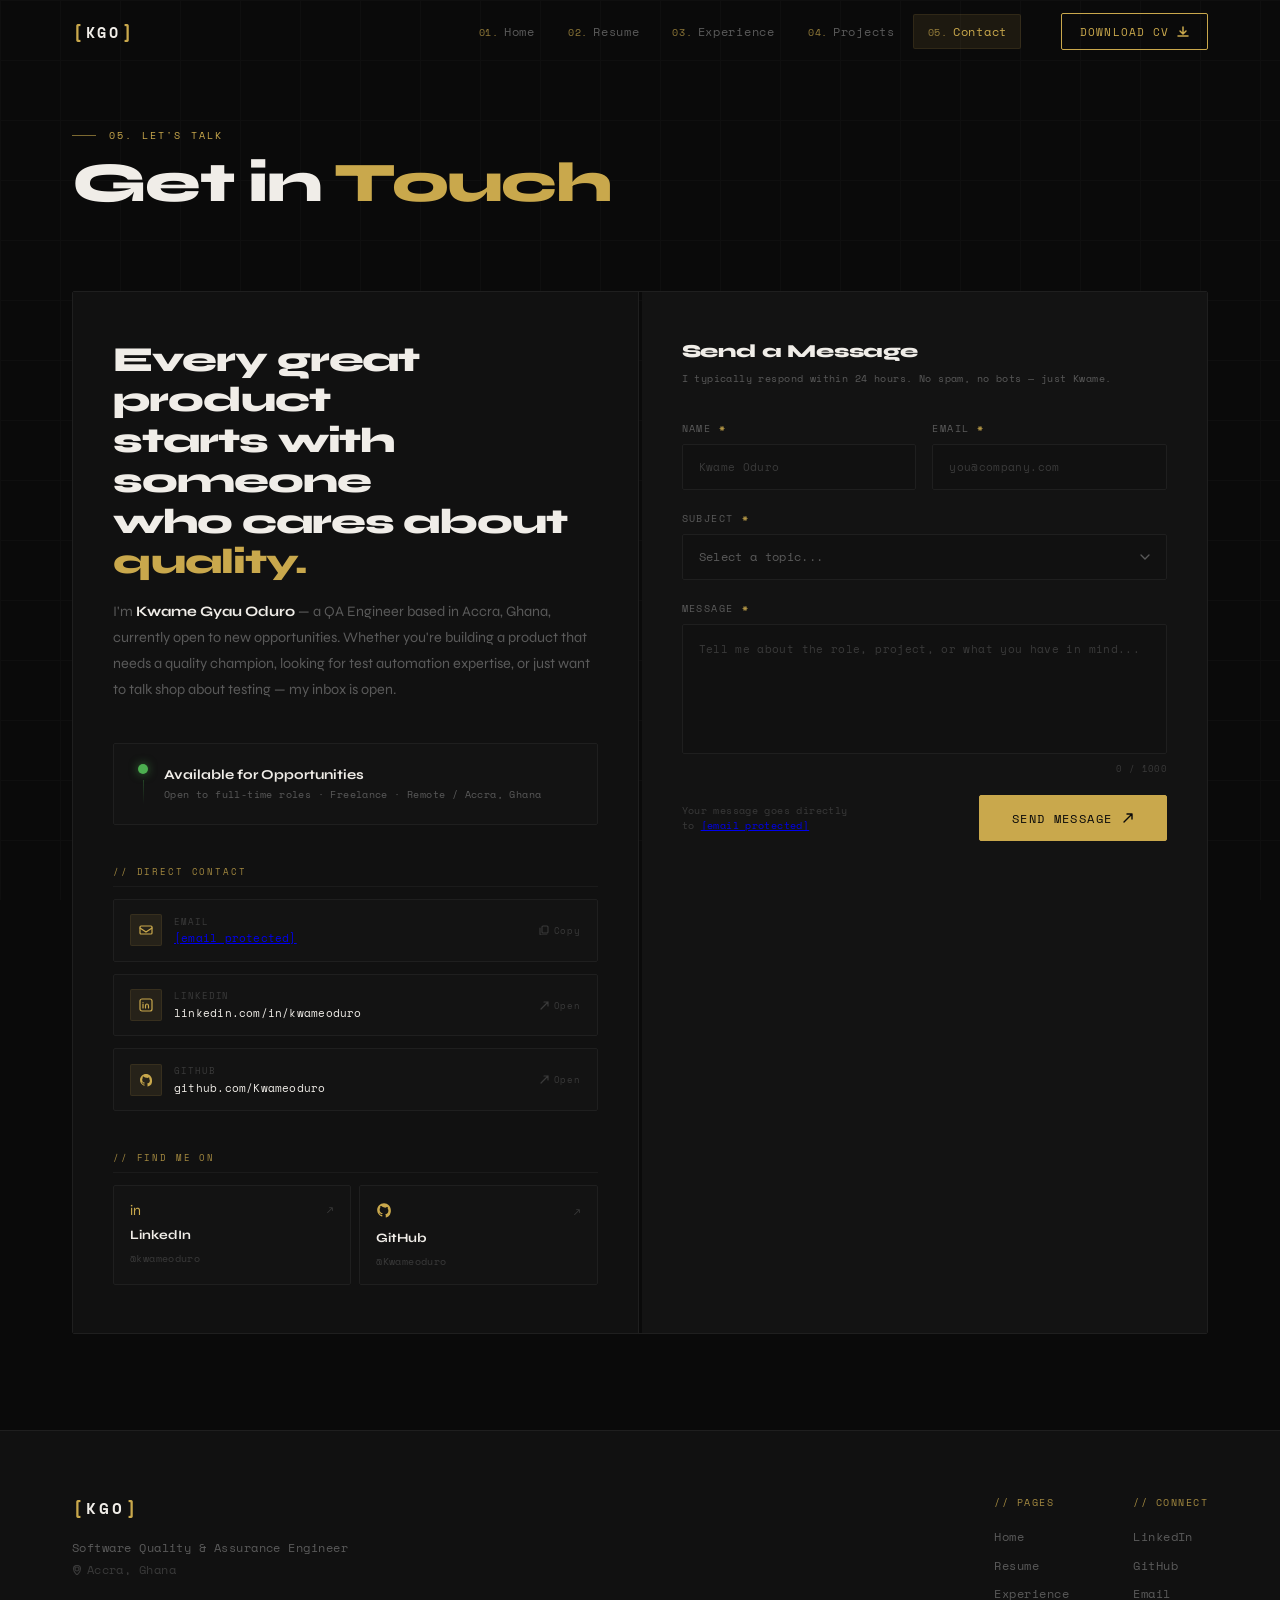
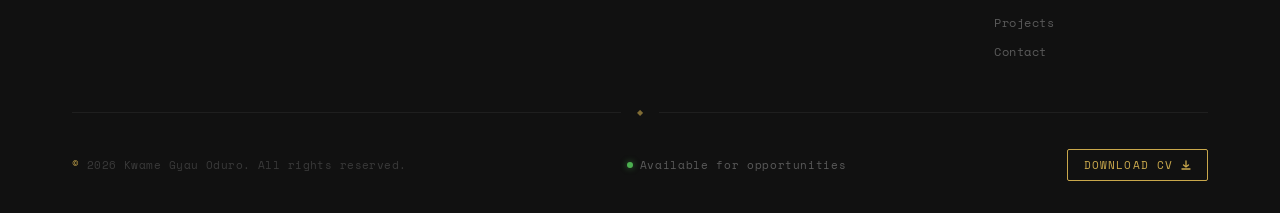
==== commit 6fa84d3c: "feat: update contact form" ====
--- a/contact.html
+++ b/contact.html
@@ -47,14 +47,14 @@
     .nav-hamburger.open .ham-line:nth-child(1){transform:translateY(6.5px) rotate(45deg);}
     .nav-hamburger.open .ham-line:nth-child(2){opacity:0;width:0;}
     .nav-hamburger.open .ham-line:nth-child(3){transform:translateY(-6.5px) rotate(-45deg);}
-    .nav-mobile{display:none;flex-direction:column;background:var(--bg-surface);border-top:1px solid var(--border);border-bottom:1px solid var(--border);padding:1.5rem 2rem 2rem;max-height:0;overflow:hidden;transition:max-height .4s var(--ease);}
-    .nav-mobile.open{max-height:400px;}
+    .nav-mobile{position:fixed;top:var(--nav-h);left:0;right:0;z-index:999;display:flex;flex-direction:column;background:var(--bg-surface);border-bottom:1px solid var(--border);max-height:0;overflow:hidden;padding:0 2rem;transition:max-height .4s var(--ease),padding .3s var(--ease);}
+    .nav-mobile.open{max-height:420px;padding:1.5rem 2rem 2rem;}
     .mobile-links{list-style:none;display:flex;flex-direction:column;}
     .mobile-link{font-family:var(--font-mono);font-size:.85rem;letter-spacing:.06em;text-decoration:none;color:var(--text-muted);padding:1rem 0;border-bottom:1px solid var(--border);display:flex;align-items:center;gap:.75em;transition:color .25s;}
-    .mobile-link:hover{color:var(--accent);}
+    .mobile-link:hover,.mobile-link.active{color:var(--accent);}
     .mobile-cta{margin-top:1.5rem;justify-content:center;}
-    @media(max-width:860px){.nav-links{display:none;}.nav-cta:not(.mobile-cta){display:none;}.nav-hamburger{display:flex;}.nav-mobile{display:flex;}}
-
+    @media(max-width:860px){.nav-links{display:none;}.nav-cta:not(.mobile-cta){display:none;}.nav-hamburger{display:flex;}}
+    @media(min-width:861px){.nav-mobile{display:none!important;}}
     /* PAGE */
     .page-wrap{position:relative;z-index:1;flex:1;max-width:1200px;margin:0 auto;width:100%;padding:calc(var(--nav-h) + 4rem) 2rem 6rem;}
 
@@ -339,15 +339,22 @@
     @media(max-width:860px){
       .contact-grid{grid-template-columns:1fr;}
       .contact-left{border-right:none;border-bottom:1px solid var(--border);}
+      .page-wrap{overflow-x:hidden;}
       .footer-top{grid-template-columns:1fr;gap:2.5rem;}
       .footer-nav{gap:2.5rem;}
       .footer-bottom{flex-direction:column;align-items:flex-start;gap:1rem;}
     }
     @media(max-width:560px){
-      .contact-left,.contact-right{padding:2rem 1.25rem;}
+      .contact-left,.contact-right{padding:1.5rem 1rem;}
+      .contact-grid{border-left:none;border-right:none;}
+      .page-wrap{padding-left:1rem;padding-right:1rem;}
       .field-row{grid-template-columns:1fr;}
-      .social-grid{grid-template-columns:1fr;}
+      .social-grid{grid-template-columns:1fr 1fr;}
       .footer-nav{flex-direction:column;gap:2rem;}
+      .form-submit-row{flex-direction:column;align-items:stretch;}
+      .btn-submit{justify-content:center;}
+      .contact-item-value{font-size:.6rem;word-break:break-all;}
+      .closing-heading{font-size:1.4rem;}
     }
   </style>
 </head>
@@ -432,7 +439,7 @@
             </div>
             <div class="contact-item-info">
               <span class="contact-item-label">Email</span>
-              <span class="contact-item-value">odurokwameee@gmail.com</span>
+              <span class="contact-item-value"><a href="/cdn-cgi/l/email-protection" class="__cf_email__" data-cfemail="08676c7d7a67637f69656d6d6d486f65696164266b6765">[email&#160;protected]</a></span>
             </div>
           </div>
           <div style="display:flex;align-items:center;gap:.6rem;">
@@ -519,7 +526,7 @@
       <div class="form-success" id="formSuccess">
         <div class="success-icon">✓</div>
         <div class="success-title">Message Sent</div>
-        <div class="success-sub">Thanks for reaching out. I'll get back to you<br>at odurokwameee@gmail.com within 24 hours.</div>
+        <div class="success-sub">Thanks for reaching out. I'll get back to you<br>at <a href="/cdn-cgi/l/email-protection" class="__cf_email__" data-cfemail="157a7160677a7e627478707070557278747c793b767a78">[email&#160;protected]</a> within 24 hours.</div>
         <button class="success-reset" onclick="resetForm()">Send another message</button>
       </div>
 
@@ -563,7 +570,7 @@
 
         <div class="form-submit-row">
           <p class="form-note">
-            Your message goes directly<br>to odurokwameee@gmail.com
+            Your message goes directly<br>to <a href="/cdn-cgi/l/email-protection" class="__cf_email__" data-cfemail="c5aaa1b0b7aaaeb2a4a8a0a0a085a2a8a4aca9eba6aaa8">[email&#160;protected]</a>
           </p>
           <button type="submit" class="btn-submit" id="submitBtn">
             Send Message
@@ -606,7 +613,7 @@
           <ul>
             <li><a href="https://www.linkedin.com/in/kwameoduro/" target="_blank">LinkedIn</a></li>
             <li><a href="https://github.com/Kwameoduro" target="_blank">GitHub</a></li>
-            <li><a href="mailto:odurokwameee@gmail.com">Email</a></li>
+            <li><a href="/cdn-cgi/l/email-protection#0a656e7f7865617d6b676f6f6f4a6d676b636624696567">Email</a></li>
           </ul>
         </div>
       </div>
@@ -623,7 +630,7 @@
   </div>
 </footer>
 
-<script>
+<script data-cfasync="false" src="/cdn-cgi/scripts/5c5dd728/cloudflare-static/email-decode.min.js"></script><script>
   // Navbar
   const navbar = document.getElementById('navbar');
   window.addEventListener('scroll', () => navbar.classList.toggle('scrolled', window.scrollY > 20), { passive: true });
